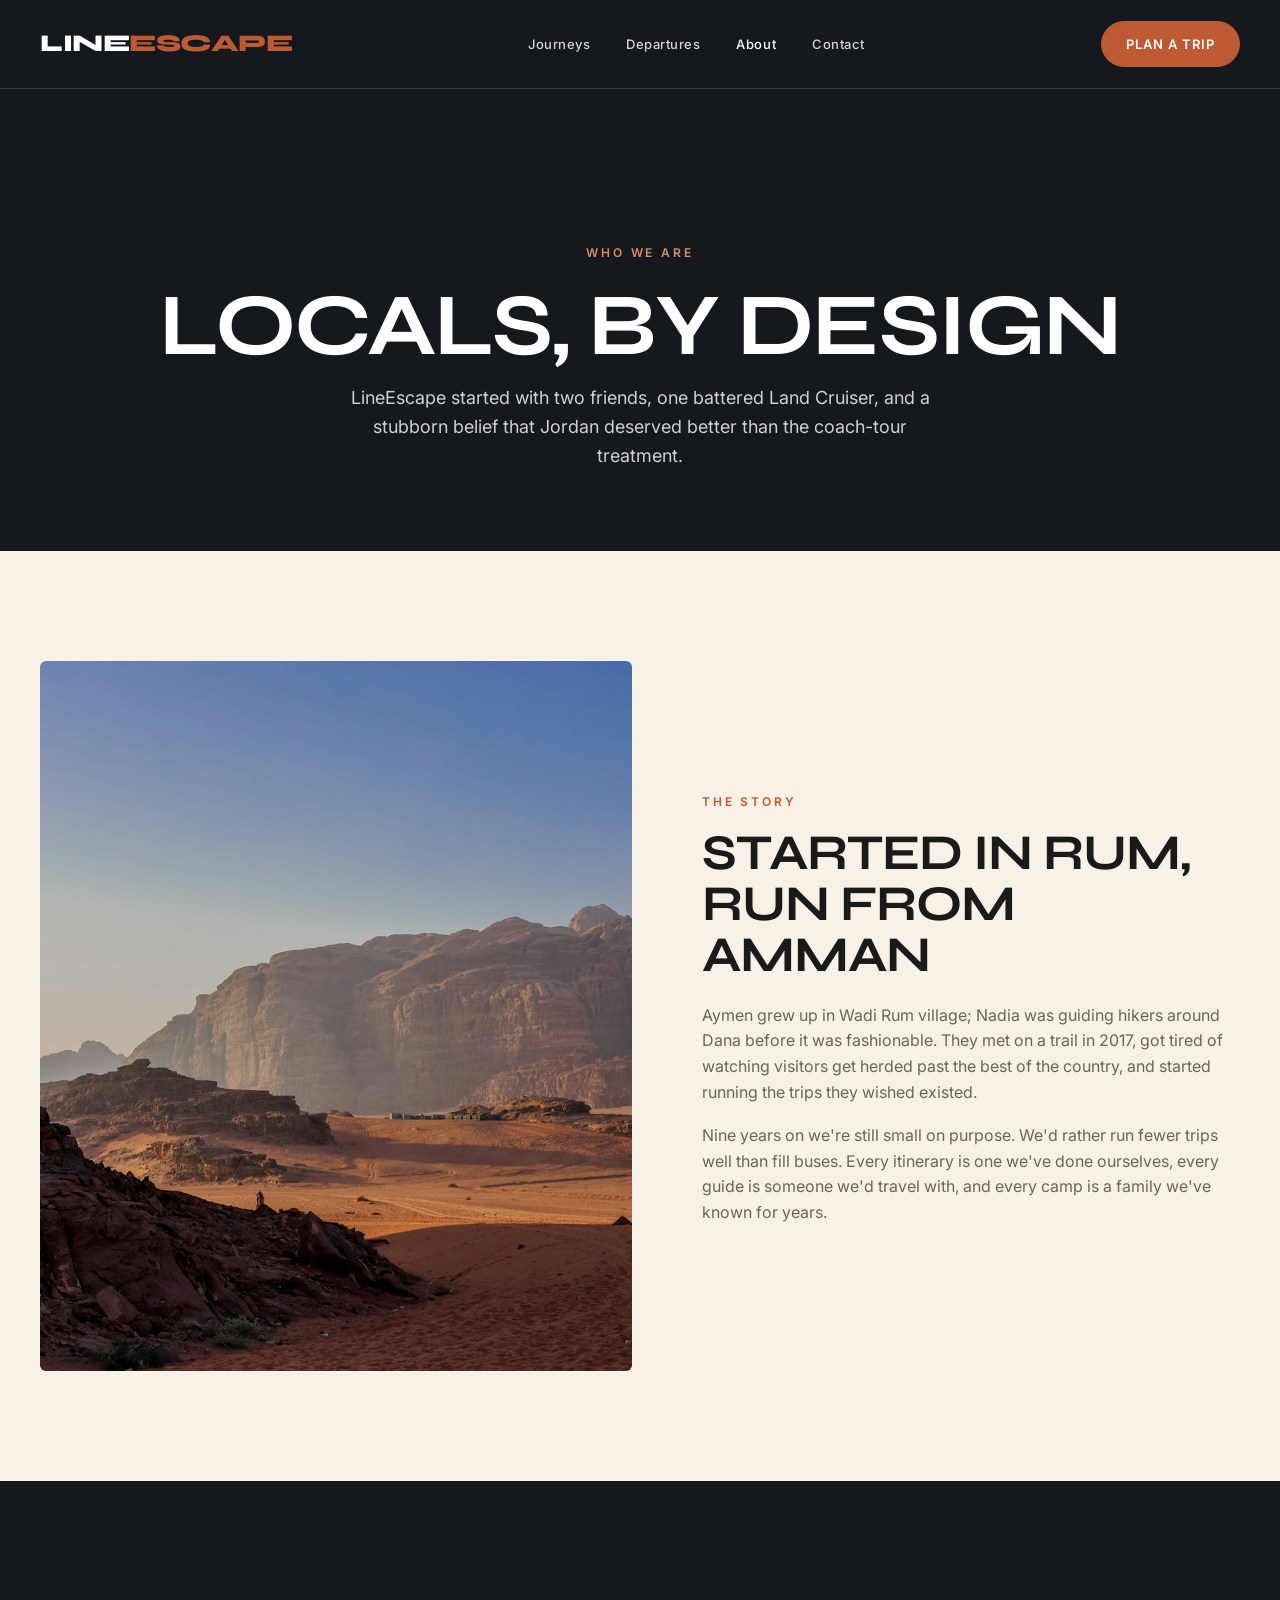
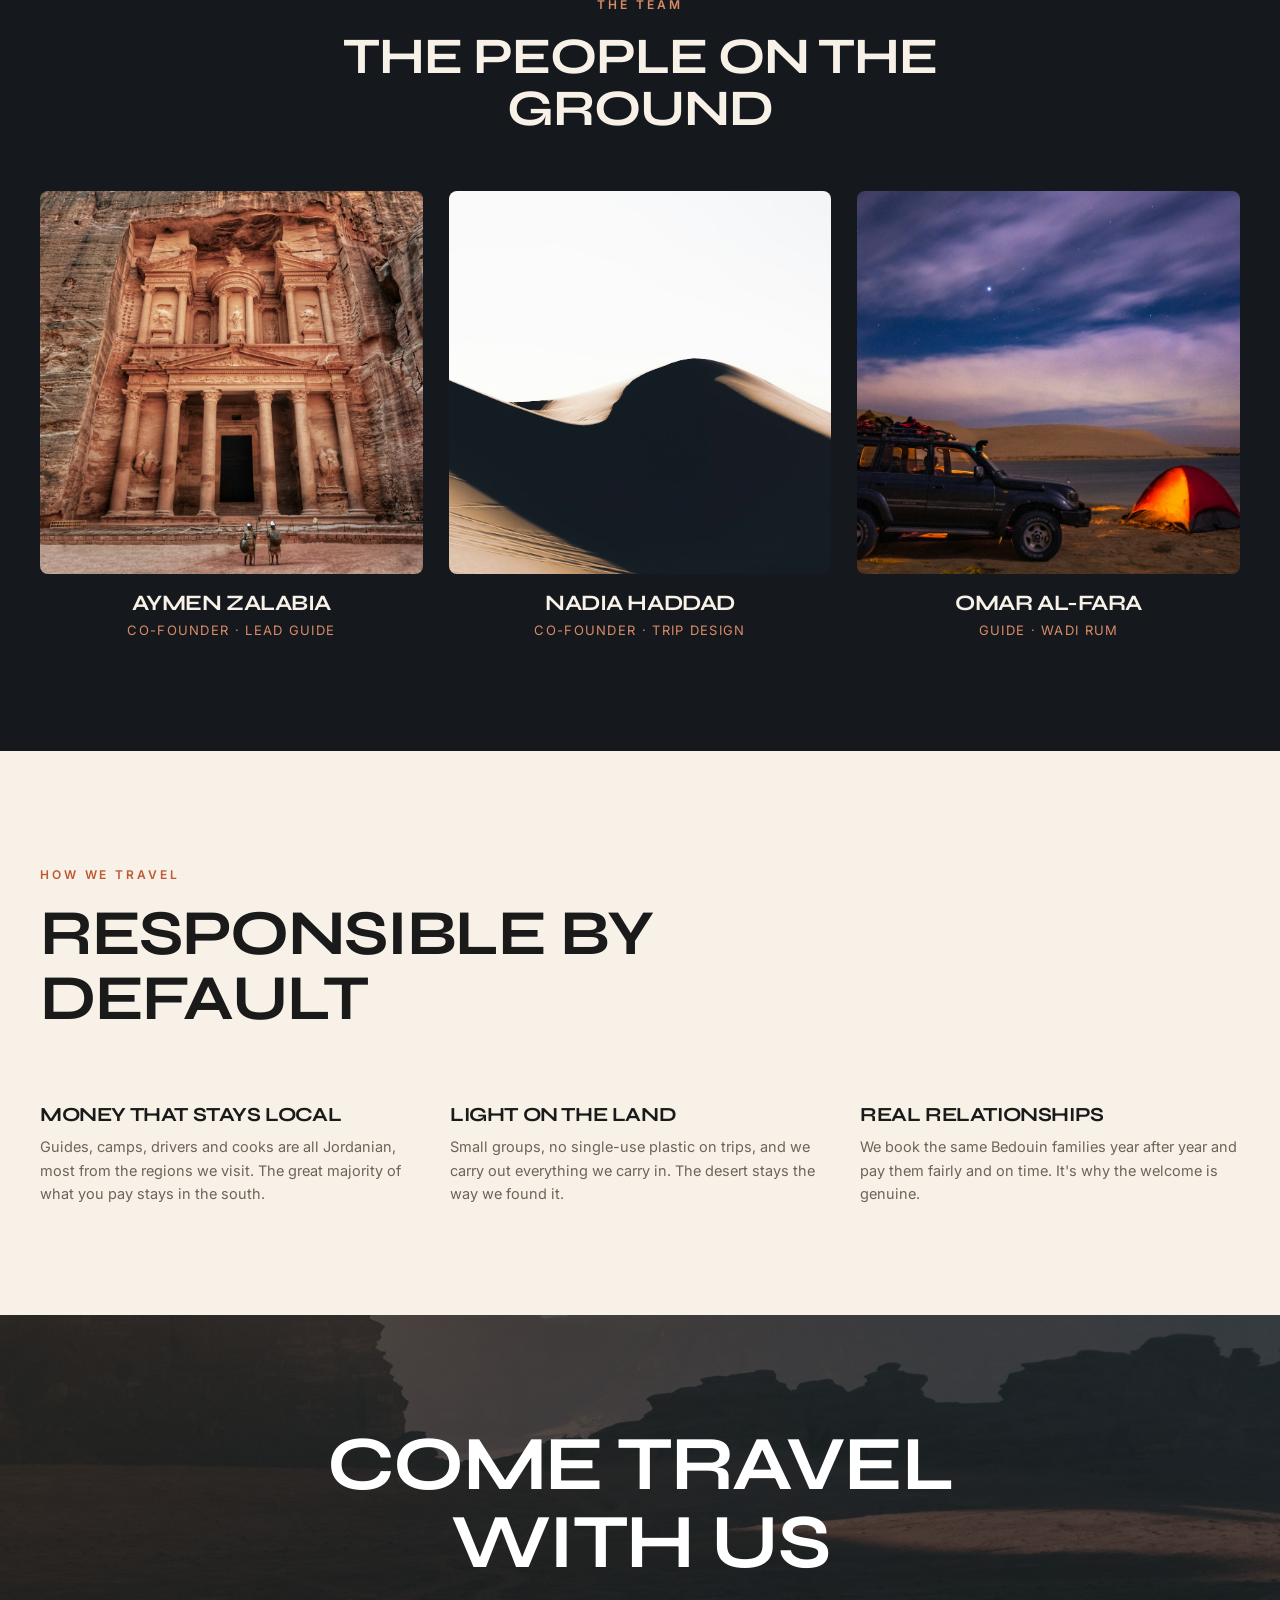
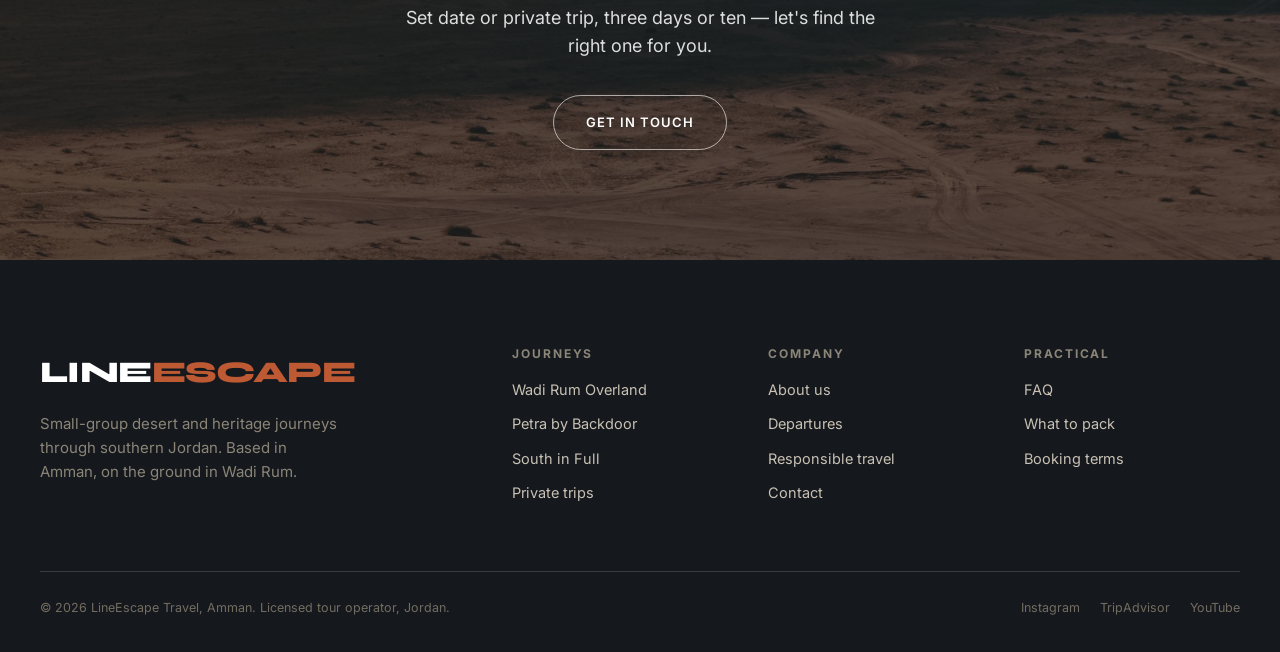
==== about.html @ 5ccf2f3d "LineEscape — desert & heritage journeys Home, journeys, departures calendar, about and enquiry. Stat" ====
<!DOCTYPE html>
<html lang="en">
<head>
<meta charset="UTF-8">
<meta name="viewport" content="width=device-width, initial-scale=1.0">
<title>About — LineEscape</title>
<meta name="description" content="LineEscape is a small, locally-run travel company in Jordan. Meet the team and read how we travel.">
<link rel="icon" href="assets/favicon.svg" type="image/svg+xml">
<link rel="preconnect" href="https://fonts.googleapis.com">
<link rel="preconnect" href="https://fonts.gstatic.com" crossorigin>
<link href="https://fonts.googleapis.com/css2?family=Syne:wght@600;700;800&family=Inter:wght@400;500;600&display=swap" rel="stylesheet">
<link rel="stylesheet" href="assets/css/style.css">
</head>
<body>
<header class="solid">
  <div class="wrap nav">
    <button class="burger" aria-label="Menu"><span></span><span></span><span></span></button>
    <a href="index.html" class="brand-word">Line<span>Escape</span></a>
    <nav class="nav-links"><a href="experiences.html">Journeys</a><a href="departures.html">Departures</a><a href="about.html" class="active">About</a><a href="enquire.html">Contact</a></nav>
    <a href="enquire.html" class="btn">Plan a trip</a>
  </div>
</header>

<div class="page-hero">
  <span class="eyebrow">Who we are</span>
  <h1>Locals, by design</h1>
  <p>LineEscape started with two friends, one battered Land Cruiser, and a stubborn belief that Jordan deserved better than the coach-tour treatment.</p>
</div>

<section>
  <div class="wrap fsplit">
    <div class="fsplit-media" data-r><img src="assets/img/rum-4.jpg" alt=""></div>
    <div data-r>
      <span class="eyebrow">The story</span>
      <h2 style="color:var(--ink);font-size:clamp(30px,4vw,50px);text-transform:uppercase;margin:14px 0 22px">Started in Rum,<br>run from Amman</h2>
      <p style="color:var(--muted)">Aymen grew up in Wadi Rum village; Nadia was guiding hikers around Dana before it was fashionable. They met on a trail in 2017, got tired of watching visitors get herded past the best of the country, and started running the trips they wished existed.</p>
      <p style="color:var(--muted)">Nine years on we're still small on purpose. We'd rather run fewer trips well than fill buses. Every itinerary is one we've done ourselves, every guide is someone we'd travel with, and every camp is a family we've known for years.</p>
    </div>
  </div>
</section>

<section class="feature">
  <div class="wrap">
    <div class="sec-head center"><span class="eyebrow" data-r>The team</span><h2 data-r style="font-size:clamp(30px,4vw,52px);text-transform:uppercase">The people on the ground</h2></div>
    <div class="exp-grid" style="grid-template-columns:repeat(3,1fr)">
      <div data-r style="text-align:center"><div style="aspect-ratio:1;border-radius:8px;overflow:hidden;margin-bottom:18px"><img src="assets/img/petra-3.jpg" alt="" style="width:100%;height:100%;object-fit:cover"></div><h3 style="font-size:22px;text-transform:uppercase">Aymen Zalabia</h3><p style="color:var(--terra-soft);font-size:13px;letter-spacing:.1em;text-transform:uppercase;margin-top:6px">Co-founder · Lead guide</p></div>
      <div data-r style="text-align:center"><div style="aspect-ratio:1;border-radius:8px;overflow:hidden;margin-bottom:18px"><img src="assets/img/dune-3.jpg" alt="" style="width:100%;height:100%;object-fit:cover"></div><h3 style="font-size:22px;text-transform:uppercase">Nadia Haddad</h3><p style="color:var(--terra-soft);font-size:13px;letter-spacing:.1em;text-transform:uppercase;margin-top:6px">Co-founder · Trip design</p></div>
      <div data-r style="text-align:center"><div style="aspect-ratio:1;border-radius:8px;overflow:hidden;margin-bottom:18px"><img src="assets/img/camp-3.jpg" alt="" style="width:100%;height:100%;object-fit:cover"></div><h3 style="font-size:22px;text-transform:uppercase">Omar Al-Fara</h3><p style="color:var(--terra-soft);font-size:13px;letter-spacing:.1em;text-transform:uppercase;margin-top:6px">Guide · Wadi Rum</p></div>
    </div>
  </div>
</section>

<section>
  <div class="wrap">
    <div class="sec-head"><span class="eyebrow" data-r>How we travel</span><h2 data-r>Responsible by default</h2></div>
    <div class="why-grid" style="grid-template-columns:repeat(3,1fr)">
      <div class="why" data-r><h3 style="color:var(--ink)">Money that stays local</h3><p>Guides, camps, drivers and cooks are all Jordanian, most from the regions we visit. The great majority of what you pay stays in the south.</p></div>
      <div class="why" data-r><h3 style="color:var(--ink)">Light on the land</h3><p>Small groups, no single-use plastic on trips, and we carry out everything we carry in. The desert stays the way we found it.</p></div>
      <div class="why" data-r><h3 style="color:var(--ink)">Real relationships</h3><p>We book the same Bedouin families year after year and pay them fairly and on time. It's why the welcome is genuine.</p></div>
    </div>
  </div>
</section>

<section class="cta">
  <div class="cta-bg"><img src="assets/img/rum-3.jpg" alt=""></div>
  <div class="wrap cta-in">
    <h2 data-r>Come travel<br>with us</h2>
    <p data-r>Set date or private trip, three days or ten — let's find the right one for you.</p>
    <div data-r><a href="enquire.html" class="btn btn-out">Get in touch</a></div>
  </div>
</section>

<footer>
  <div class="wrap">
    <div class="foot-top">
      <div class="foot-brand"><span class="brand-word">Line<span style="color:var(--terra)">Escape</span></span><p>Small-group desert and heritage journeys through southern Jordan. Based in Amman, on the ground in Wadi Rum.</p></div>
      <div class="foot-col"><h4>Journeys</h4><a href="experiences.html">Wadi Rum Overland</a><a href="experiences.html">Petra by Backdoor</a><a href="experiences.html">South in Full</a><a href="enquire.html">Private trips</a></div>
      <div class="foot-col"><h4>Company</h4><a href="about.html">About us</a><a href="departures.html">Departures</a><a href="about.html">Responsible travel</a><a href="enquire.html">Contact</a></div>
      <div class="foot-col"><h4>Practical</h4><a href="enquire.html">FAQ</a><a href="enquire.html">What to pack</a><a href="enquire.html">Booking terms</a></div>
    </div>
    <div class="foot-bottom"><span>© <span data-year>2026</span> LineEscape Travel, Amman. Licensed tour operator, Jordan.</span><div class="socials"><a href="#">Instagram</a><a href="#">TripAdvisor</a><a href="#">YouTube</a></div></div>
  </div>
</footer>
<script src="assets/js/main.js"></script>
</body>
</html>
---- assets/css/style.css ----
/* LineEscape — desert & heritage journeys. Design system. */
:root{
  --paper:#f7f1e7; --sand:#eaddc8; --dune:#d8c3a2; --night:#15181d; --night-2:#1e232b;
  --terra:#bd5a34; --terra-soft:#d98c67; --ink:#1a1a1a; --muted:#6b6459; --cream:#efe6d6;
  --line:rgba(26,26,26,.14); --line-d:rgba(247,241,231,.16);
  --disp:"Syne",system-ui,sans-serif; --sans:"Inter",system-ui,sans-serif;
  --wrap:1280px; --ease:cubic-bezier(.19,1,.22,1);
}
*{margin:0;padding:0;box-sizing:border-box}
html{scroll-behavior:smooth}
body{font-family:var(--sans);background:var(--paper);color:var(--ink);line-height:1.6;-webkit-font-smoothing:antialiased}
img{display:block;max-width:100%}
a{color:inherit;text-decoration:none}
.wrap{max-width:var(--wrap);margin:0 auto;padding:0 40px}
h1,h2,h3,h4{font-family:var(--disp);font-weight:700;line-height:1.02;letter-spacing:-.02em}
.eyebrow{font-family:var(--sans);font-size:12px;letter-spacing:.24em;text-transform:uppercase;color:var(--terra);font-weight:600}
.big{font-size:clamp(44px,7vw,104px);font-weight:800;text-transform:uppercase;letter-spacing:-.03em;line-height:.94}

.btn{display:inline-flex;align-items:center;gap:10px;font-family:var(--sans);font-size:13px;font-weight:600;letter-spacing:.08em;text-transform:uppercase;padding:16px 32px;border-radius:100px;background:var(--terra);color:#fff;border:1.5px solid var(--terra);cursor:pointer;transition:.4s var(--ease)}
.btn:hover{background:transparent;color:var(--terra)}
.btn-dark{background:var(--night);border-color:var(--night);color:var(--paper)}
.btn-dark:hover{background:transparent;color:var(--night)}
.btn-out{background:transparent;color:#fff;border-color:rgba(255,255,255,.6)}
.btn-out:hover{background:#fff;color:var(--night);border-color:#fff}
.arrow-link{display:inline-flex;align-items:center;gap:8px;font-size:13px;font-weight:600;letter-spacing:.08em;text-transform:uppercase}
.arrow-link svg{width:16px;height:16px;transition:transform .35s var(--ease)}
.arrow-link:hover svg{transform:translateX(5px)}

/* header */
header{position:absolute;top:0;left:0;right:0;z-index:50}
header.solid{position:sticky;background:var(--night);border-bottom:1px solid var(--line-d)}
.nav{display:flex;align-items:center;justify-content:space-between;height:88px;color:#fff}
.brand-word{font-family:var(--disp);font-weight:800;font-size:24px;letter-spacing:-.02em;text-transform:uppercase}
.brand-word span{color:var(--terra)}
.nav-links{display:flex;gap:36px}
.nav-links a{font-size:13px;font-weight:500;letter-spacing:.04em;color:rgba(255,255,255,.82);transition:.3s}
.nav-links a:hover,.nav-links a.active{color:#fff}
.nav .btn{padding:12px 24px}
.burger{display:none;flex-direction:column;gap:5px;background:none;border:none;cursor:pointer;padding:6px}
.burger span{width:26px;height:2px;background:#fff}

/* hero */
.hero{position:relative;min-height:100vh;display:flex;align-items:flex-end;color:#fff;overflow:hidden}
.hero-bg{position:absolute;inset:0}
.hero-bg img{width:100%;height:100%;object-fit:cover}
.hero-bg::after{content:"";position:absolute;inset:0;background:linear-gradient(180deg,rgba(21,24,29,.5) 0%,rgba(21,24,29,.15) 40%,rgba(21,24,29,.82) 100%)}
.hero-in{position:relative;z-index:2;padding-bottom:64px;width:100%}
.hero-in .eyebrow{color:var(--terra-soft)}
.hero h1{margin:18px 0 0}
.hero-foot{display:flex;justify-content:space-between;align-items:flex-end;gap:30px;margin-top:34px;flex-wrap:wrap}
.hero-foot p{max-width:42ch;font-size:17px;color:rgba(255,255,255,.85)}
.hero-scroll{display:flex;gap:40px}
.hero-stat .n{font-family:var(--disp);font-weight:700;font-size:30px}
.hero-stat .l{font-size:12px;letter-spacing:.1em;text-transform:uppercase;color:rgba(255,255,255,.6)}

section{padding:110px 0}
.sec-head{max-width:760px;margin-bottom:56px}
.sec-head.center{margin-left:auto;margin-right:auto;text-align:center}
.sec-head h2{font-size:clamp(34px,5vw,64px);text-transform:uppercase;margin:14px 0 0}
.sec-head p{font-size:18px;color:var(--muted);margin-top:20px}

/* experience cards */
.exp-grid{display:grid;grid-template-columns:repeat(3,1fr);gap:26px}
.exp{position:relative;border-radius:6px;overflow:hidden;aspect-ratio:3/4;color:#fff;display:flex;flex-direction:column;justify-content:flex-end;cursor:pointer}
.exp img{position:absolute;inset:0;width:100%;height:100%;object-fit:cover;transition:transform 1.2s var(--ease)}
.exp::after{content:"";position:absolute;inset:0;background:linear-gradient(180deg,transparent 30%,rgba(21,24,29,.85))}
.exp:hover img{transform:scale(1.07)}
.exp-body{position:relative;z-index:2;padding:26px}
.exp-tag{display:inline-block;font-size:11px;letter-spacing:.14em;text-transform:uppercase;color:var(--terra-soft);margin-bottom:10px;font-weight:600}
.exp h3{font-size:26px;text-transform:uppercase;margin-bottom:8px}
.exp-meta{font-size:13px;color:rgba(255,255,255,.75);display:flex;gap:16px}

/* big split */
.feature{background:var(--night);color:var(--paper)}
.feature .eyebrow{color:var(--terra-soft)}
.fsplit{display:grid;grid-template-columns:1.1fr 1fr;gap:70px;align-items:center}
.fsplit-media{aspect-ratio:5/6;border-radius:6px;overflow:hidden}
.fsplit-media img{width:100%;height:100%;object-fit:cover}
.fsplit h2{font-size:clamp(32px,4.4vw,56px);text-transform:uppercase;margin:16px 0 22px}
.fsplit p{color:rgba(247,241,231,.72);margin-bottom:18px}

/* departures / calendar */
.dep-tabs{display:flex;gap:8px;flex-wrap:wrap;margin-bottom:36px}
.dep-tabs button{font-family:var(--sans);font-size:13px;font-weight:600;letter-spacing:.04em;padding:11px 22px;border-radius:100px;border:1.5px solid var(--line);background:transparent;color:var(--muted);cursor:pointer;transition:.3s}
.dep-tabs button.on,.dep-tabs button:hover{background:var(--night);color:#fff;border-color:var(--night)}
.dep-row{display:grid;grid-template-columns:120px 1fr 150px 130px 150px;align-items:center;gap:24px;padding:26px 8px;border-top:1px solid var(--line);transition:background .3s}
.dep-row:last-child{border-bottom:1px solid var(--line)}
.dep-row:hover{background:var(--sand)}
.dep-date{font-family:var(--disp);font-weight:700}
.dep-date .d{font-size:30px;line-height:1}
.dep-date .m{font-size:13px;letter-spacing:.1em;text-transform:uppercase;color:var(--muted)}
.dep-name h3{font-size:22px;text-transform:uppercase;margin-bottom:4px}
.dep-name p{font-size:13.5px;color:var(--muted)}
.dep-len{font-size:14px;color:var(--muted)}
.dep-spots{font-size:13px;font-weight:600}
.dep-spots.low{color:var(--terra)}
.dep-spots.few{color:#b8860b}
.dep-price{text-align:right}
.dep-price .p{font-family:var(--disp);font-weight:700;font-size:22px}
.dep-price .per{font-size:12px;color:var(--muted)}
.dep-cta{text-align:right}

/* why / steps */
.why-grid{display:grid;grid-template-columns:repeat(4,1fr);gap:30px}
.why h3{font-size:20px;text-transform:uppercase;margin:18px 0 10px}
.why p{font-size:14.5px;color:var(--muted)}
.why .ic{width:44px;height:44px;color:var(--terra)}
.feature .why p{color:rgba(247,241,231,.7)}
.feature .why-grid{border-top:1px solid var(--line-d);padding-top:48px}

/* gallery strip */
.strip{display:grid;grid-template-columns:repeat(4,1fr);gap:6px}
.strip img{width:100%;height:100%;aspect-ratio:1;object-fit:cover}
.strip a:first-child{grid-column:span 2;grid-row:span 2}

/* testimonial */
.tquote{max-width:900px;margin:0 auto;text-align:center}
.tquote blockquote{font-family:var(--disp);font-weight:600;font-size:clamp(24px,3.2vw,40px);line-height:1.2;text-transform:none}
.tquote cite{display:block;margin-top:28px;font-style:normal;font-size:12px;letter-spacing:.16em;text-transform:uppercase;color:var(--muted)}

/* CTA band */
.cta{position:relative;color:#fff;text-align:center;overflow:hidden}
.cta-bg{position:absolute;inset:0}
.cta-bg img{width:100%;height:100%;object-fit:cover}
.cta-bg::after{content:"";position:absolute;inset:0;background:rgba(21,24,29,.7)}
.cta-in{position:relative;z-index:2}
.cta h2{font-size:clamp(36px,6vw,80px);text-transform:uppercase;margin-bottom:22px}
.cta p{max-width:44ch;margin:0 auto 34px;color:rgba(255,255,255,.85);font-size:18px}

/* footer */
footer{background:var(--night);color:#c8c1b4;padding:88px 0 34px}
.foot-top{display:grid;grid-template-columns:2fr 1fr 1fr 1fr;gap:40px;padding-bottom:56px;border-bottom:1px solid var(--line-d)}
.foot-brand .brand-word{color:#fff;font-size:30px;margin-bottom:16px;display:inline-block}
.foot-brand p{color:#8b8577;max-width:34ch;font-size:15px}
.foot-col h4{font-family:var(--sans);font-size:12px;letter-spacing:.16em;text-transform:uppercase;color:#8b8577;margin-bottom:18px}
.foot-col a{display:block;color:#c8c1b4;font-size:14.5px;margin-bottom:11px;transition:.3s}
.foot-col a:hover{color:var(--terra-soft)}
.foot-bottom{display:flex;justify-content:space-between;padding-top:26px;font-size:12.5px;color:#736d61;flex-wrap:wrap;gap:12px}
.foot-bottom .socials{display:flex;gap:20px}

/* page hero */
.page-hero{background:var(--night);color:#fff;padding:150px 0 80px;text-align:center}
.page-hero .eyebrow{color:var(--terra-soft)}
.page-hero h1{font-size:clamp(44px,7vw,88px);text-transform:uppercase;margin:16px 0 14px}
.page-hero p{max-width:56ch;margin:0 auto;color:rgba(255,255,255,.8);font-size:18px}

/* forms */
.cgrid{display:grid;grid-template-columns:1fr 1fr;gap:70px}
.field{margin-bottom:20px}
.field label{display:block;font-size:12px;letter-spacing:.1em;text-transform:uppercase;color:var(--muted);margin-bottom:8px;font-weight:600}
.field input,.field textarea,.field select{width:100%;padding:14px 16px;border:1.5px solid var(--line);background:#fff;font:inherit;font-size:15px;border-radius:4px}
.field input:focus,.field textarea:focus,.field select:focus{outline:none;border-color:var(--terra)}
.info-row{display:flex;gap:14px;margin-bottom:26px}
.info-row svg{width:22px;height:22px;color:var(--terra);flex:none;margin-top:2px}
.info-row h4{font-family:var(--sans);font-size:13px;letter-spacing:.08em;text-transform:uppercase;margin-bottom:5px}
.info-row p{color:var(--muted);font-size:15px}

[data-r]{opacity:0;transform:translateY(26px);transition:opacity .9s var(--ease),transform .9s var(--ease)}
[data-r].in{opacity:1;transform:none}

@media(max-width:1000px){
  .exp-grid,.why-grid{grid-template-columns:repeat(2,1fr)}
  .fsplit,.cgrid{grid-template-columns:1fr;gap:40px}
  .dep-row{grid-template-columns:90px 1fr auto;gap:16px}
  .dep-len,.dep-spots{display:none}
  .foot-top{grid-template-columns:1fr 1fr}
}
@media(max-width:640px){
  .wrap{padding:0 22px}
  .nav-links,.nav .btn{display:none}
  .burger{display:flex}
  section{padding:72px 0}
  .exp-grid,.why-grid,.strip,.foot-top{grid-template-columns:1fr}
  .strip a:first-child{grid-column:auto;grid-row:auto}
  .dep-row{grid-template-columns:70px 1fr;gap:14px}
  .dep-price,.dep-cta{grid-column:2}
  .mobile-open .nav-links{display:flex;position:absolute;top:88px;left:0;right:0;flex-direction:column;background:var(--night);padding:24px 22px;gap:18px}
}
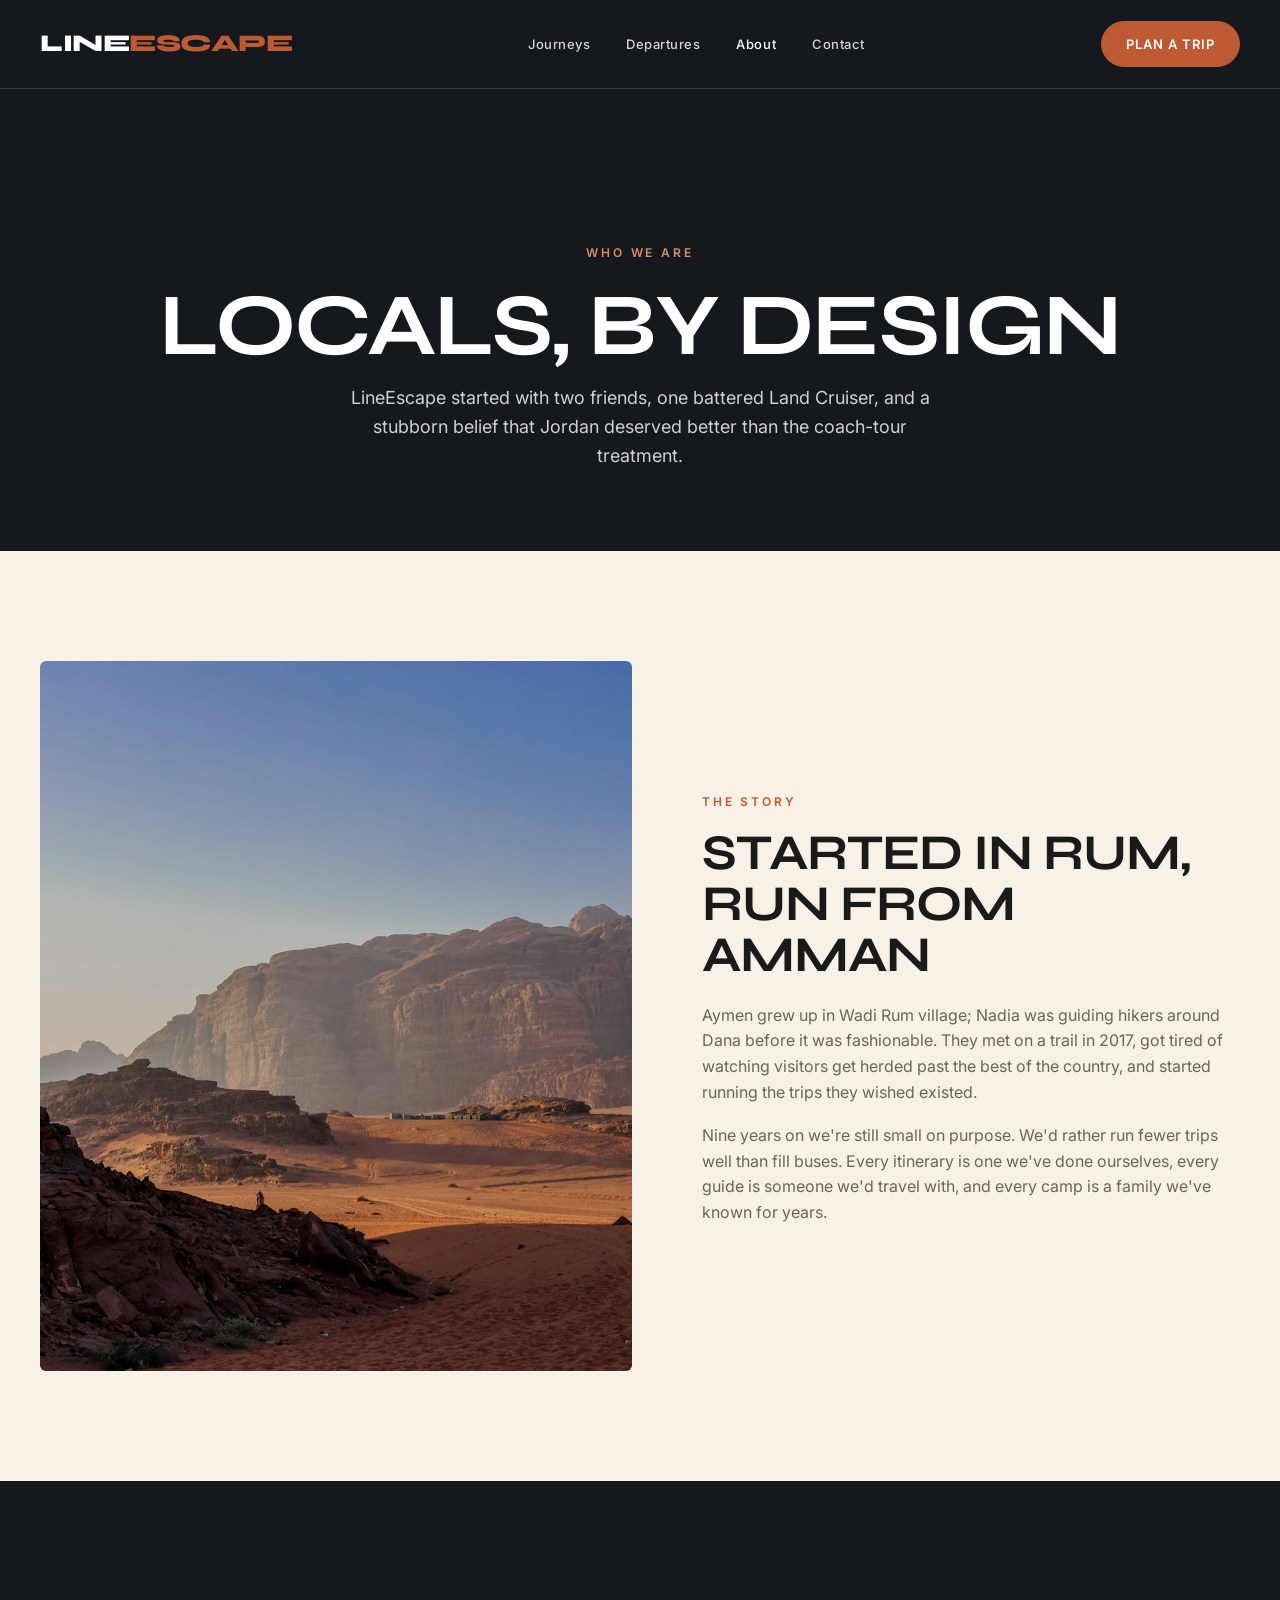
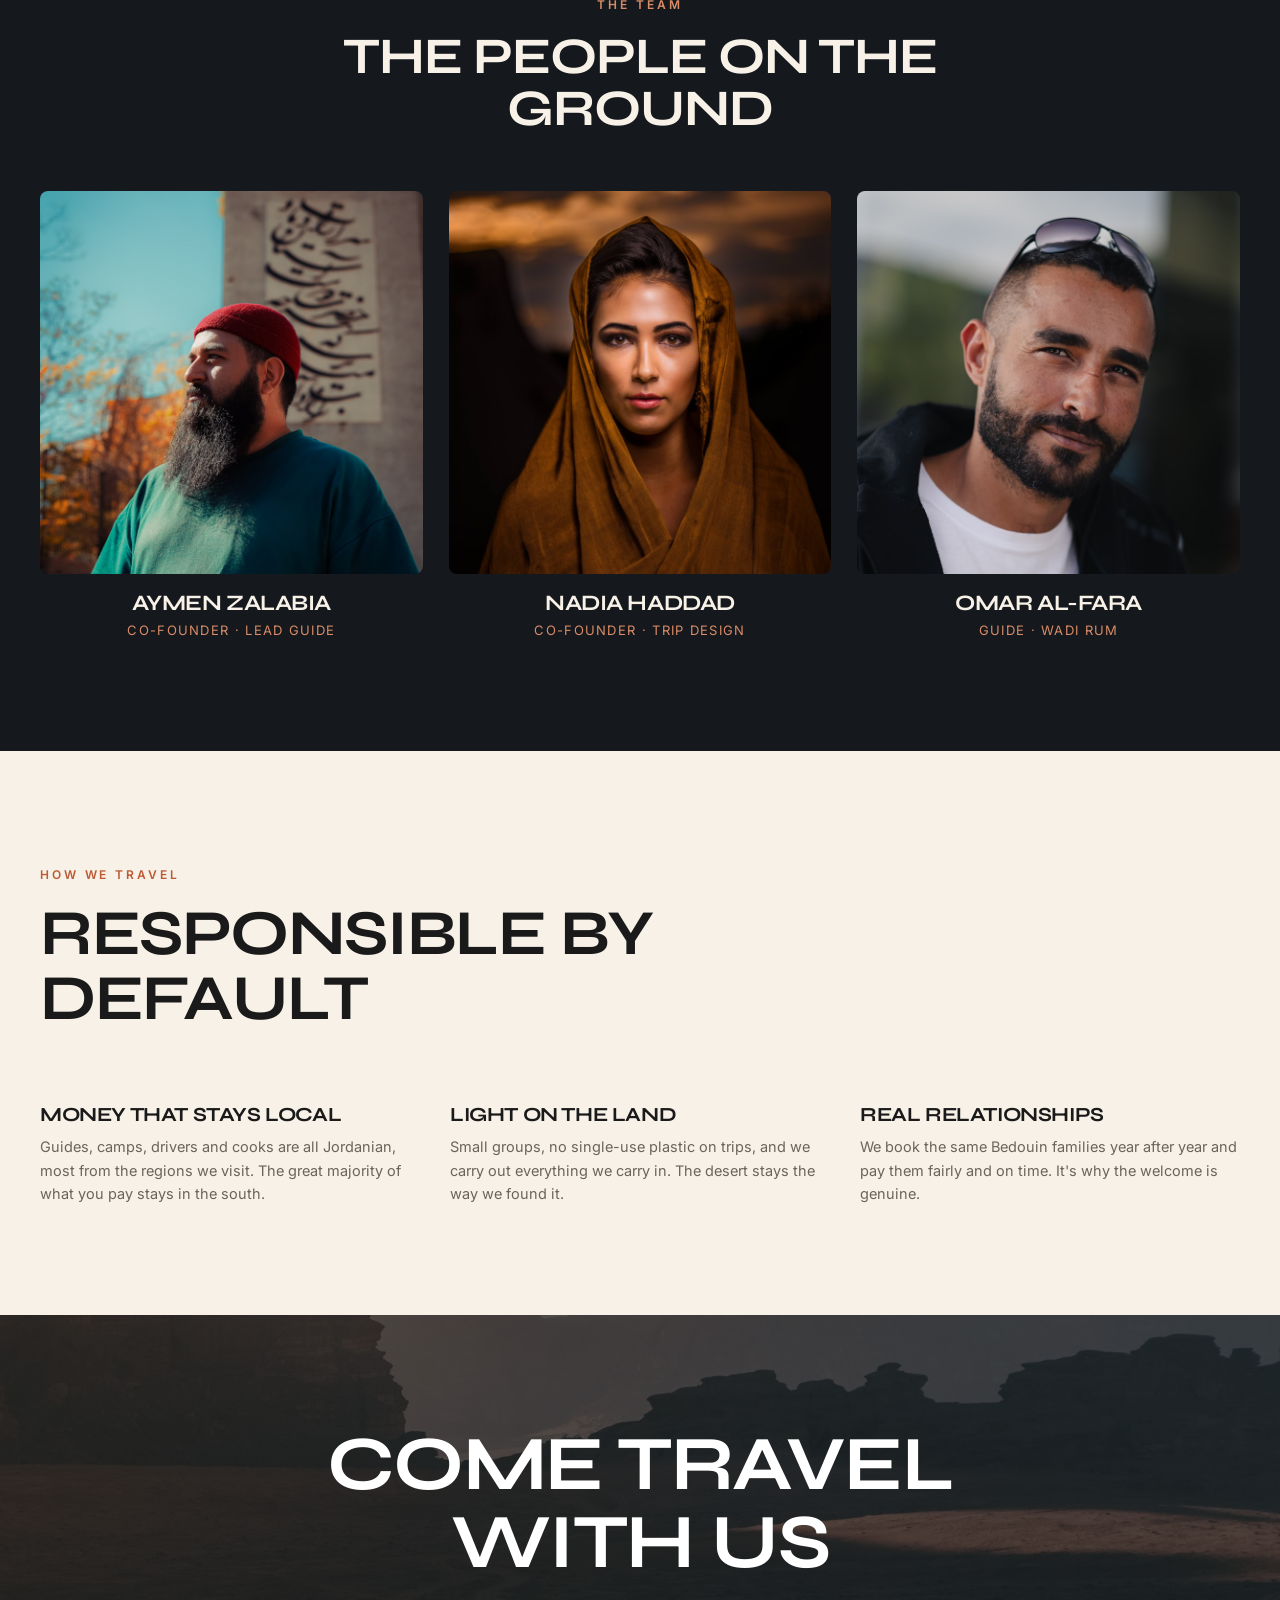
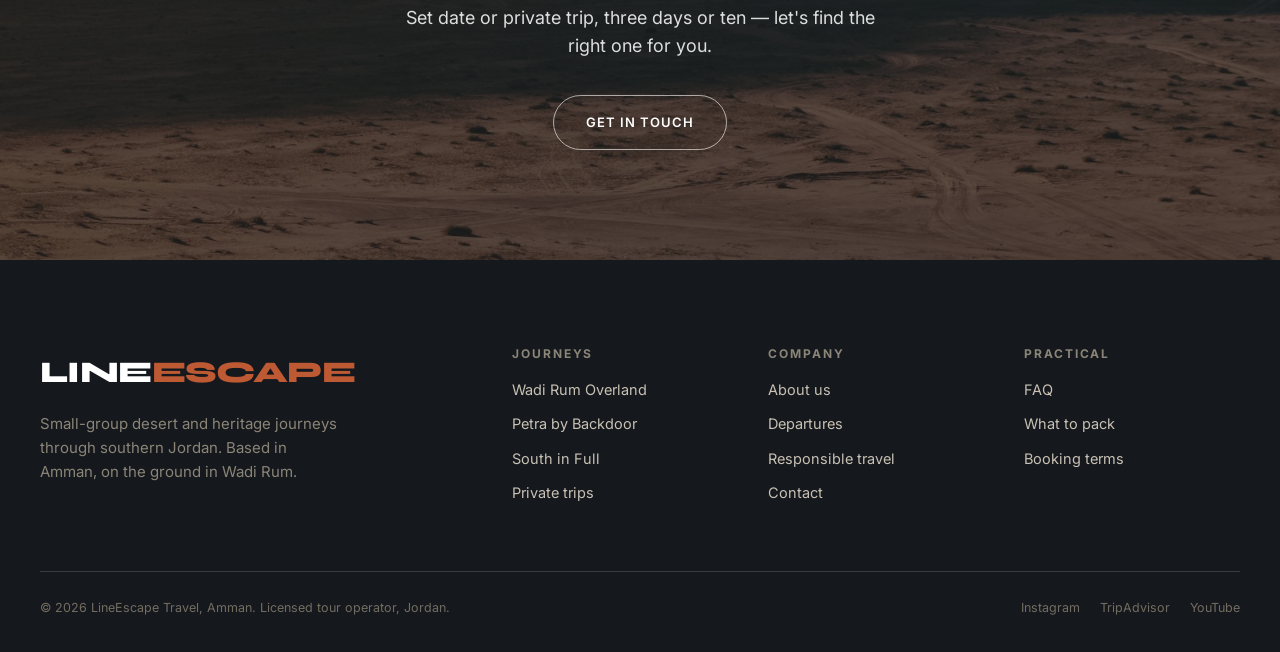
==== commit be760d2b: "LineEscape: real guide portraits; fix route count - Replace the team photos that were scenery/landma" ====
--- a/about.html
+++ b/about.html
@@ -43,9 +43,9 @@
   <div class="wrap">
     <div class="sec-head center"><span class="eyebrow" data-r>The team</span><h2 data-r style="font-size:clamp(30px,4vw,52px);text-transform:uppercase">The people on the ground</h2></div>
     <div class="exp-grid" style="grid-template-columns:repeat(3,1fr)">
-      <div data-r style="text-align:center"><div style="aspect-ratio:1;border-radius:8px;overflow:hidden;margin-bottom:18px"><img src="assets/img/petra-3.jpg" alt="" style="width:100%;height:100%;object-fit:cover"></div><h3 style="font-size:22px;text-transform:uppercase">Aymen Zalabia</h3><p style="color:var(--terra-soft);font-size:13px;letter-spacing:.1em;text-transform:uppercase;margin-top:6px">Co-founder · Lead guide</p></div>
-      <div data-r style="text-align:center"><div style="aspect-ratio:1;border-radius:8px;overflow:hidden;margin-bottom:18px"><img src="assets/img/dune-3.jpg" alt="" style="width:100%;height:100%;object-fit:cover"></div><h3 style="font-size:22px;text-transform:uppercase">Nadia Haddad</h3><p style="color:var(--terra-soft);font-size:13px;letter-spacing:.1em;text-transform:uppercase;margin-top:6px">Co-founder · Trip design</p></div>
-      <div data-r style="text-align:center"><div style="aspect-ratio:1;border-radius:8px;overflow:hidden;margin-bottom:18px"><img src="assets/img/camp-3.jpg" alt="" style="width:100%;height:100%;object-fit:cover"></div><h3 style="font-size:22px;text-transform:uppercase">Omar Al-Fara</h3><p style="color:var(--terra-soft);font-size:13px;letter-spacing:.1em;text-transform:uppercase;margin-top:6px">Guide · Wadi Rum</p></div>
+      <div data-r style="text-align:center"><div style="aspect-ratio:1;border-radius:8px;overflow:hidden;margin-bottom:18px"><img src="assets/img/guide-1.jpg" alt="Aymen Zalabia, co-founder and lead guide" style="width:100%;height:100%;object-fit:cover"></div><h3 style="font-size:22px;text-transform:uppercase">Aymen Zalabia</h3><p style="color:var(--terra-soft);font-size:13px;letter-spacing:.1em;text-transform:uppercase;margin-top:6px">Co-founder · Lead guide</p></div>
+      <div data-r style="text-align:center"><div style="aspect-ratio:1;border-radius:8px;overflow:hidden;margin-bottom:18px"><img src="assets/img/guide-2.jpg" alt="Nadia Haddad, co-founder and trip designer" style="width:100%;height:100%;object-fit:cover"></div><h3 style="font-size:22px;text-transform:uppercase">Nadia Haddad</h3><p style="color:var(--terra-soft);font-size:13px;letter-spacing:.1em;text-transform:uppercase;margin-top:6px">Co-founder · Trip design</p></div>
+      <div data-r style="text-align:center"><div style="aspect-ratio:1;border-radius:8px;overflow:hidden;margin-bottom:18px"><img src="assets/img/guide-3.jpg" alt="Omar Al-Fara, Wadi Rum guide" style="width:100%;height:100%;object-fit:cover"></div><h3 style="font-size:22px;text-transform:uppercase">Omar Al-Fara</h3><p style="color:var(--terra-soft);font-size:13px;letter-spacing:.1em;text-transform:uppercase;margin-top:6px">Guide · Wadi Rum</p></div>
     </div>
   </div>
 </section>
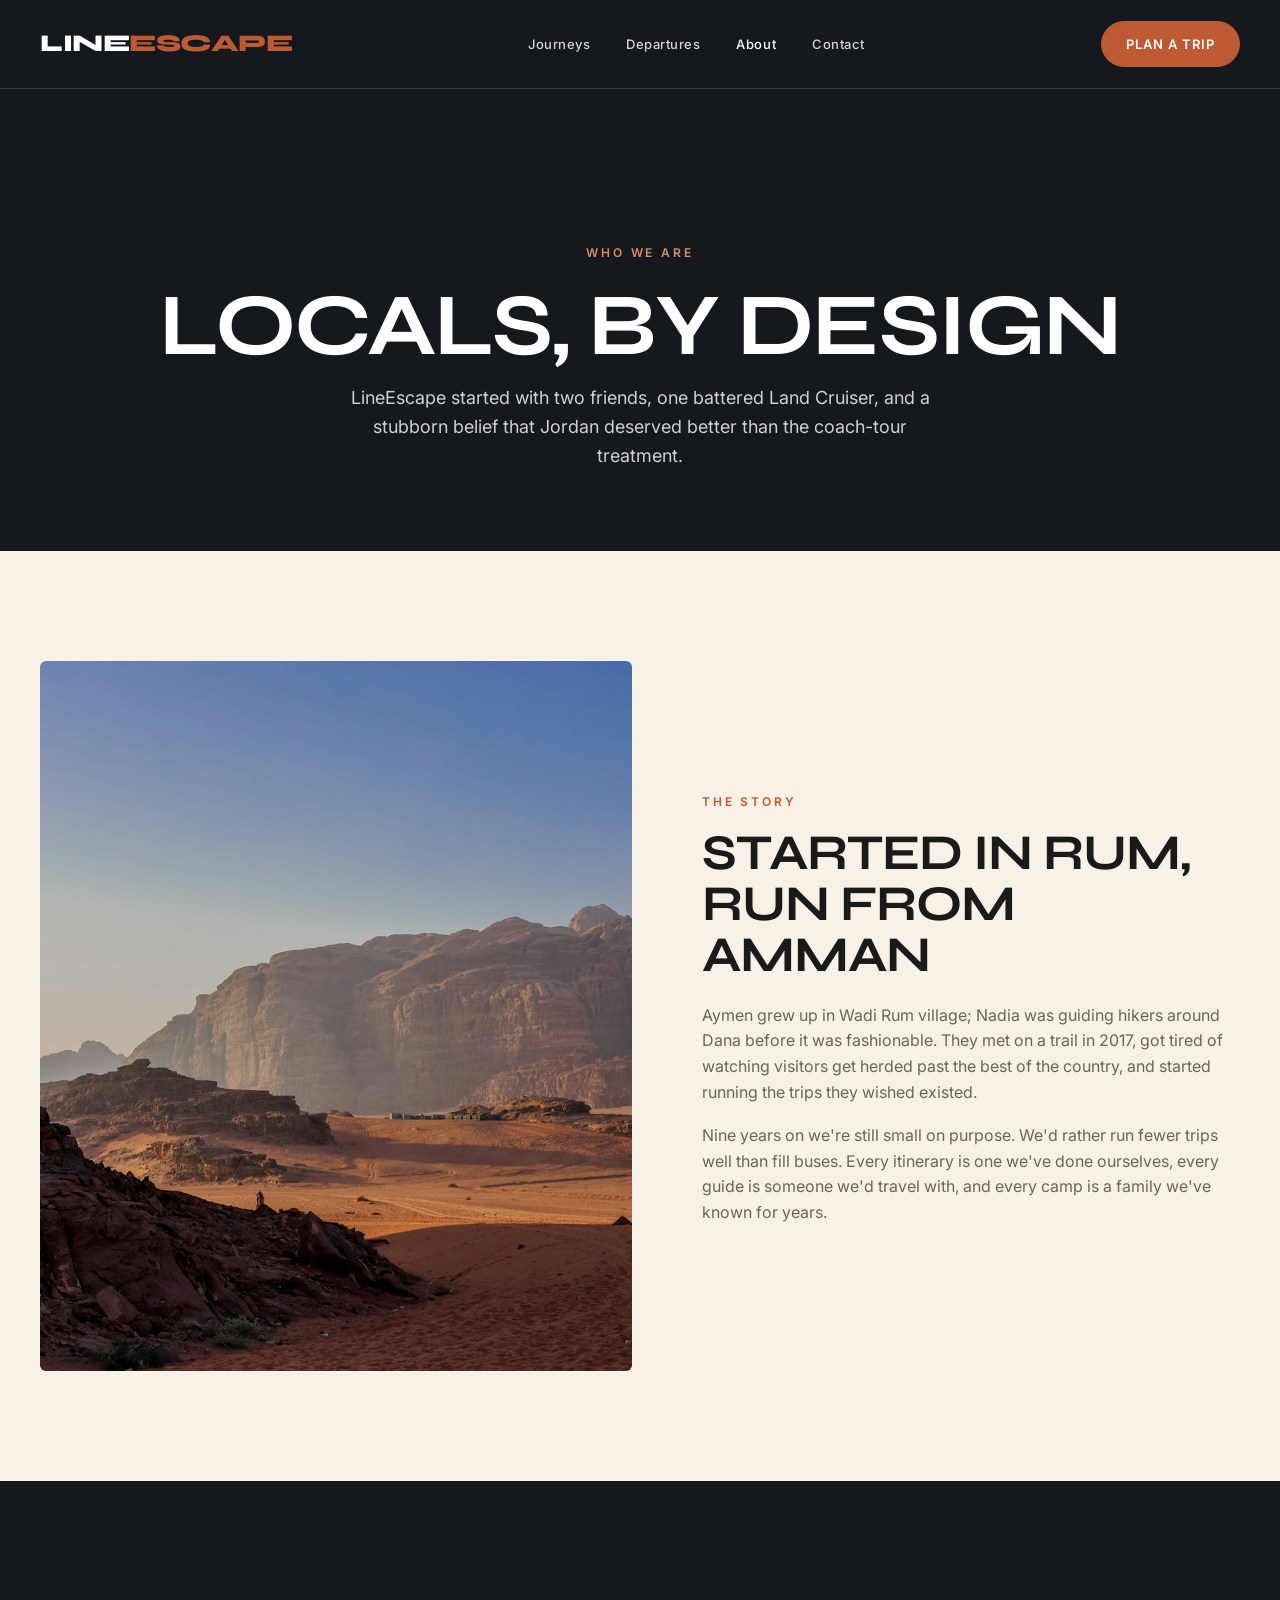
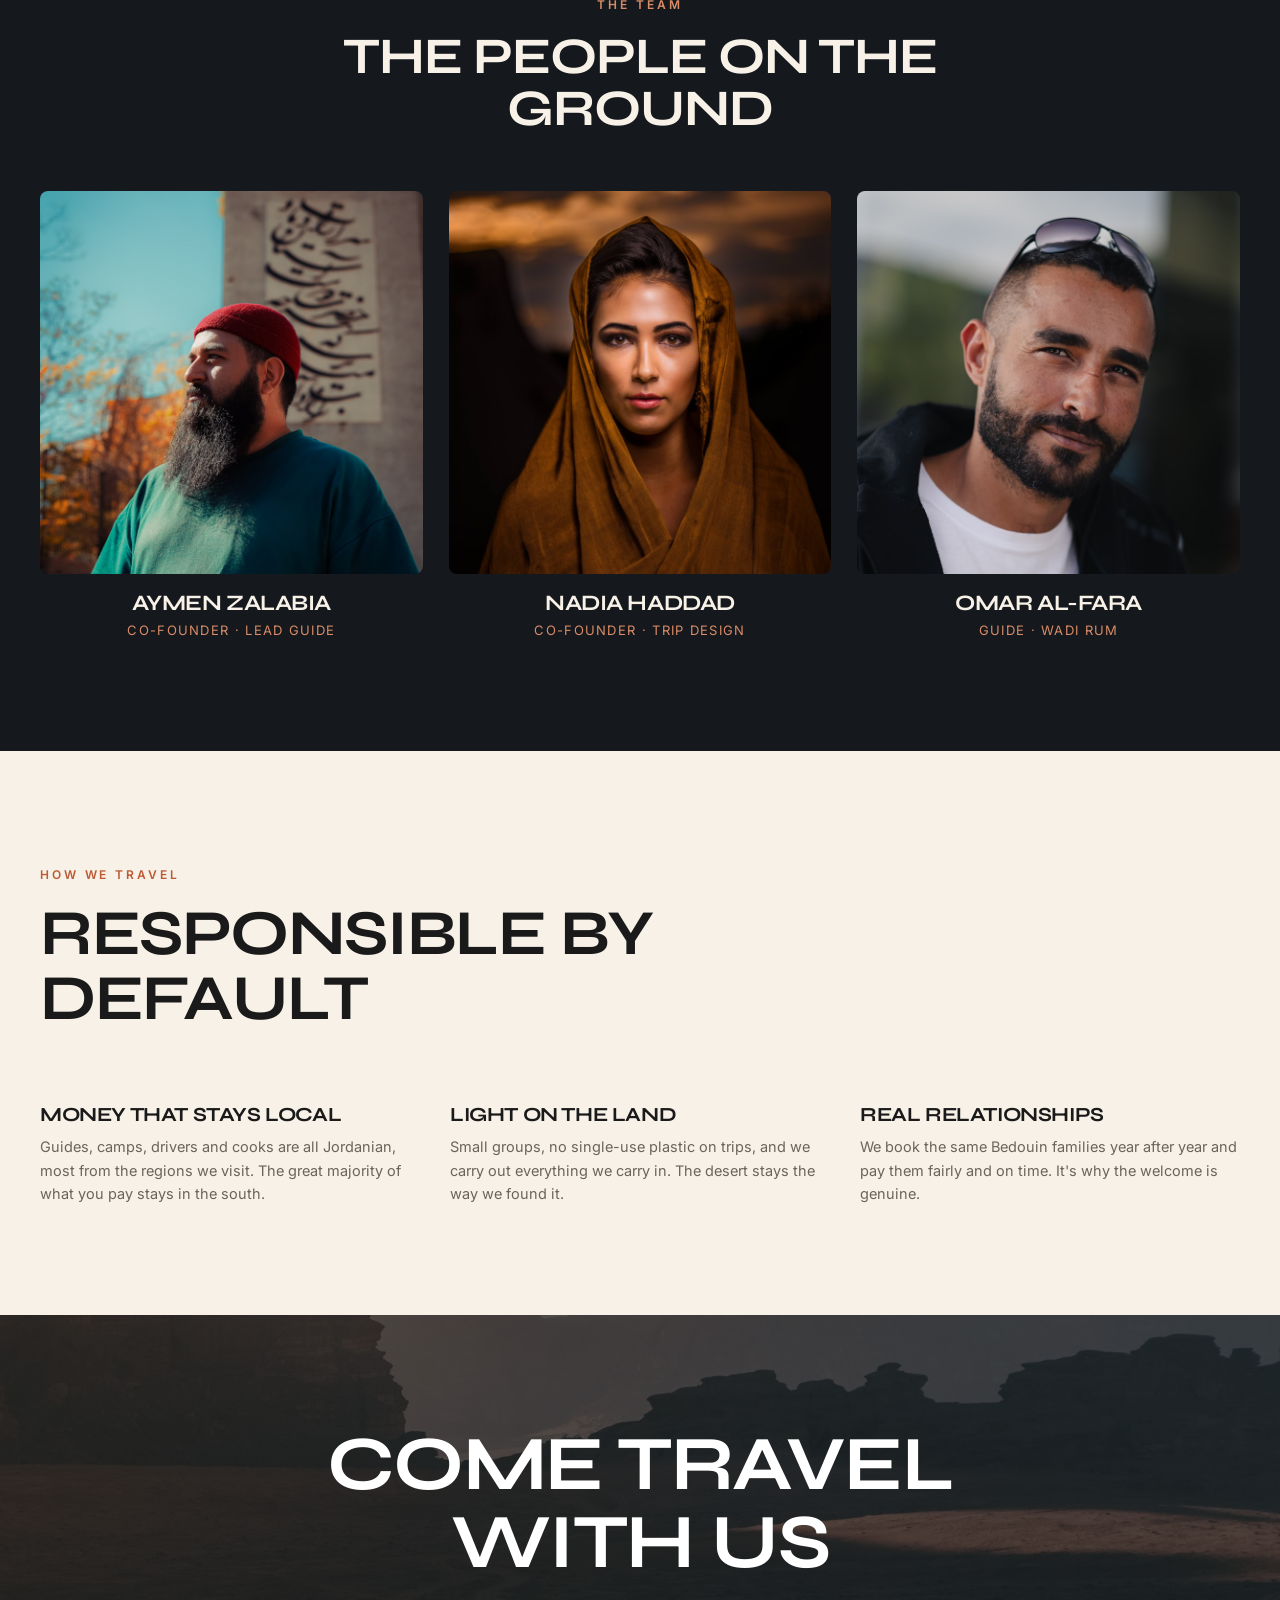
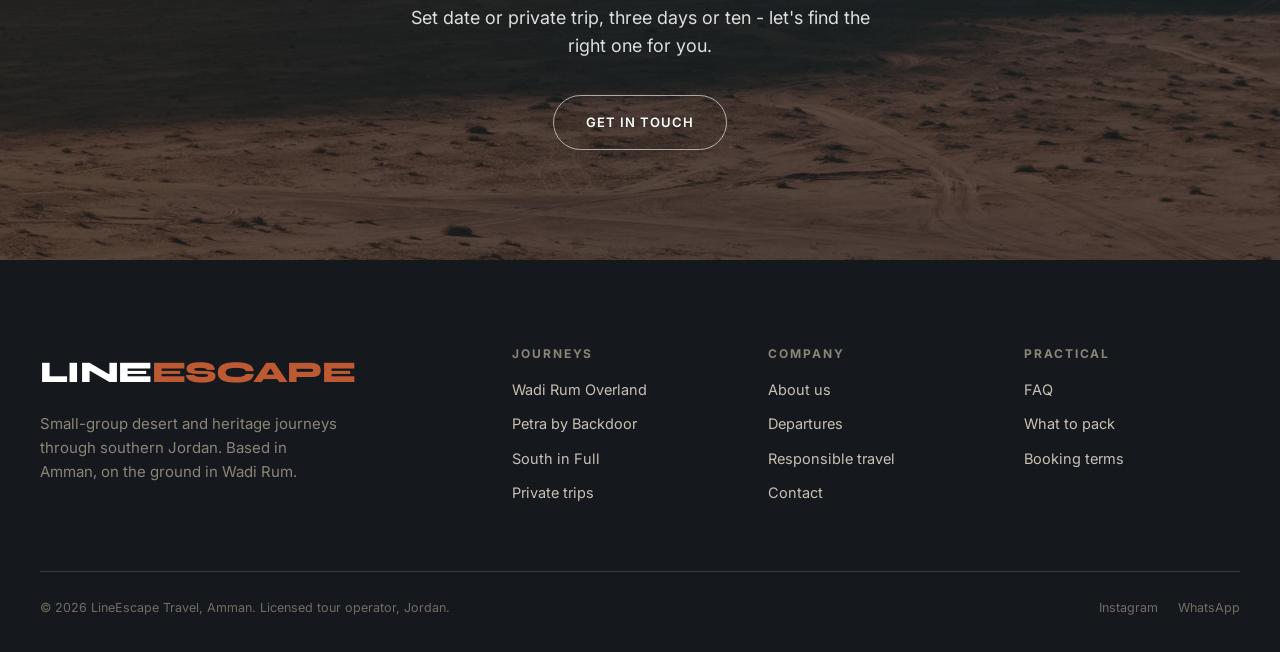
==== commit d49701c1: "De-AI the copy; fix dead links and dashes - Rewrite the homepage voice and sharpen templated lines a" ====
--- a/about.html
+++ b/about.html
@@ -3,7 +3,7 @@
 <head>
 <meta charset="UTF-8">
 <meta name="viewport" content="width=device-width, initial-scale=1.0">
-<title>About — LineEscape</title>
+<title>About - LineEscape</title>
 <meta name="description" content="LineEscape is a small, locally-run travel company in Jordan. Meet the team and read how we travel.">
 <link rel="icon" href="assets/favicon.svg" type="image/svg+xml">
 <link rel="preconnect" href="https://fonts.googleapis.com">
@@ -65,7 +65,7 @@
   <div class="cta-bg"><img src="assets/img/rum-3.jpg" alt=""></div>
   <div class="wrap cta-in">
     <h2 data-r>Come travel<br>with us</h2>
-    <p data-r>Set date or private trip, three days or ten — let's find the right one for you.</p>
+    <p data-r>Set date or private trip, three days or ten - let's find the right one for you.</p>
     <div data-r><a href="enquire.html" class="btn btn-out">Get in touch</a></div>
   </div>
 </section>
@@ -78,7 +78,7 @@
       <div class="foot-col"><h4>Company</h4><a href="about.html">About us</a><a href="departures.html">Departures</a><a href="about.html">Responsible travel</a><a href="enquire.html">Contact</a></div>
       <div class="foot-col"><h4>Practical</h4><a href="enquire.html">FAQ</a><a href="enquire.html">What to pack</a><a href="enquire.html">Booking terms</a></div>
     </div>
-    <div class="foot-bottom"><span>© <span data-year>2026</span> LineEscape Travel, Amman. Licensed tour operator, Jordan.</span><div class="socials"><a href="#">Instagram</a><a href="#">TripAdvisor</a><a href="#">YouTube</a></div></div>
+    <div class="foot-bottom"><span>© <span data-year>2026</span> LineEscape Travel, Amman. Licensed tour operator, Jordan.</span><div class="socials"><a href="https://instagram.com/lineescape.jo" target="_blank" rel="noopener">Instagram</a><a href="https://wa.me/962790124455" target="_blank" rel="noopener">WhatsApp</a></div></div>
   </div>
 </footer>
 <script src="assets/js/main.js"></script>
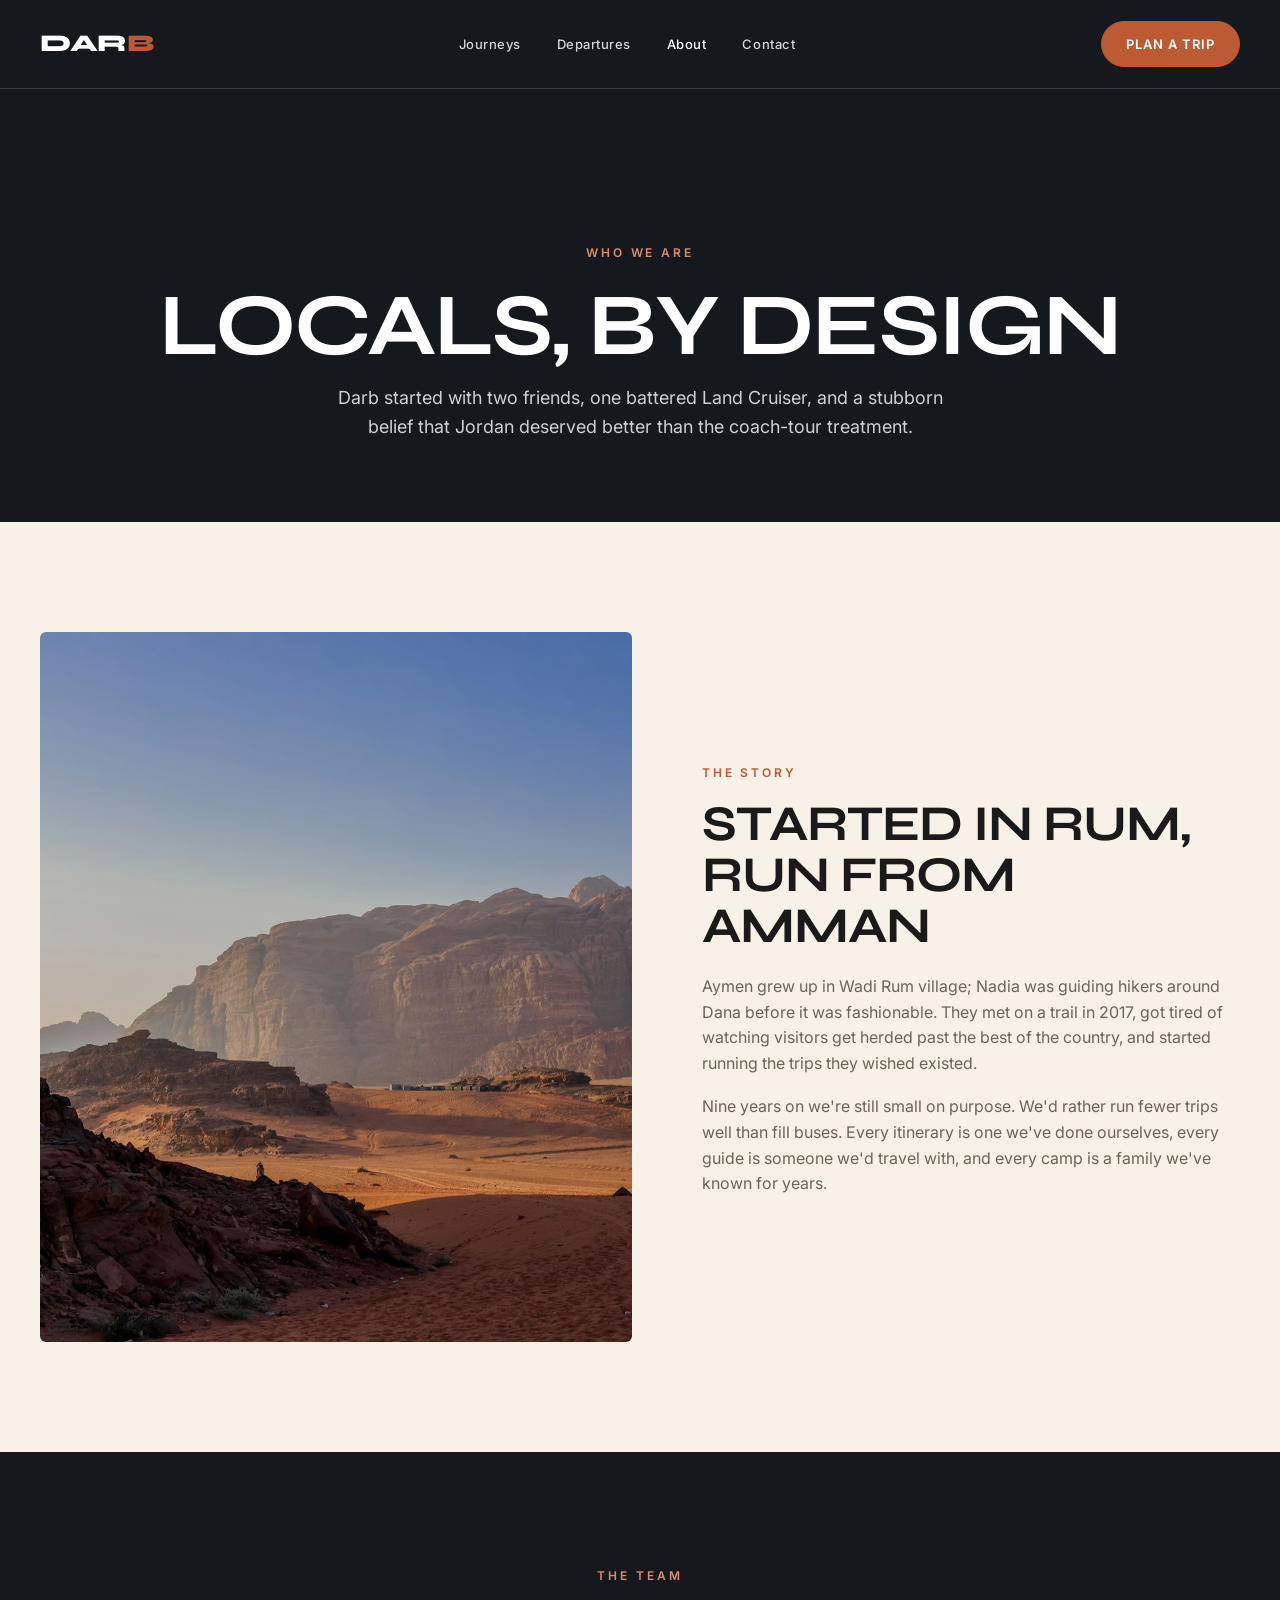
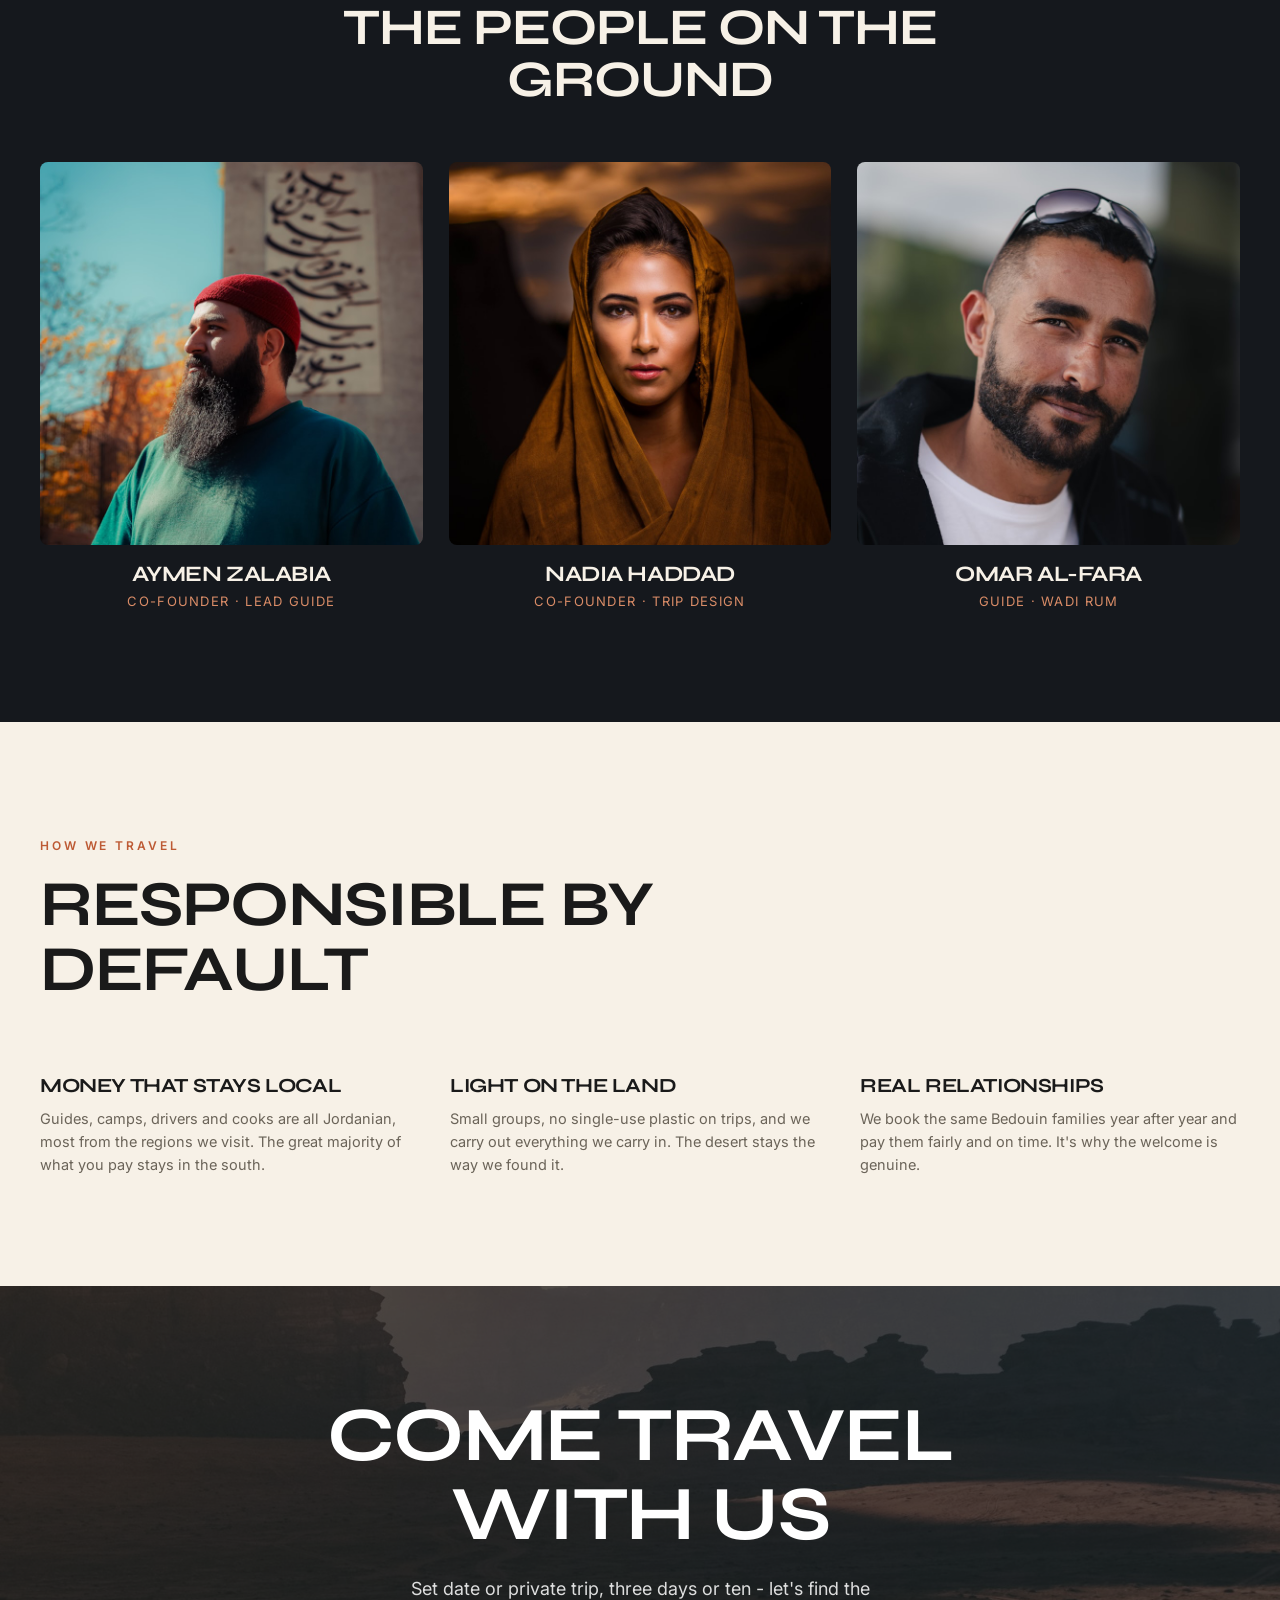
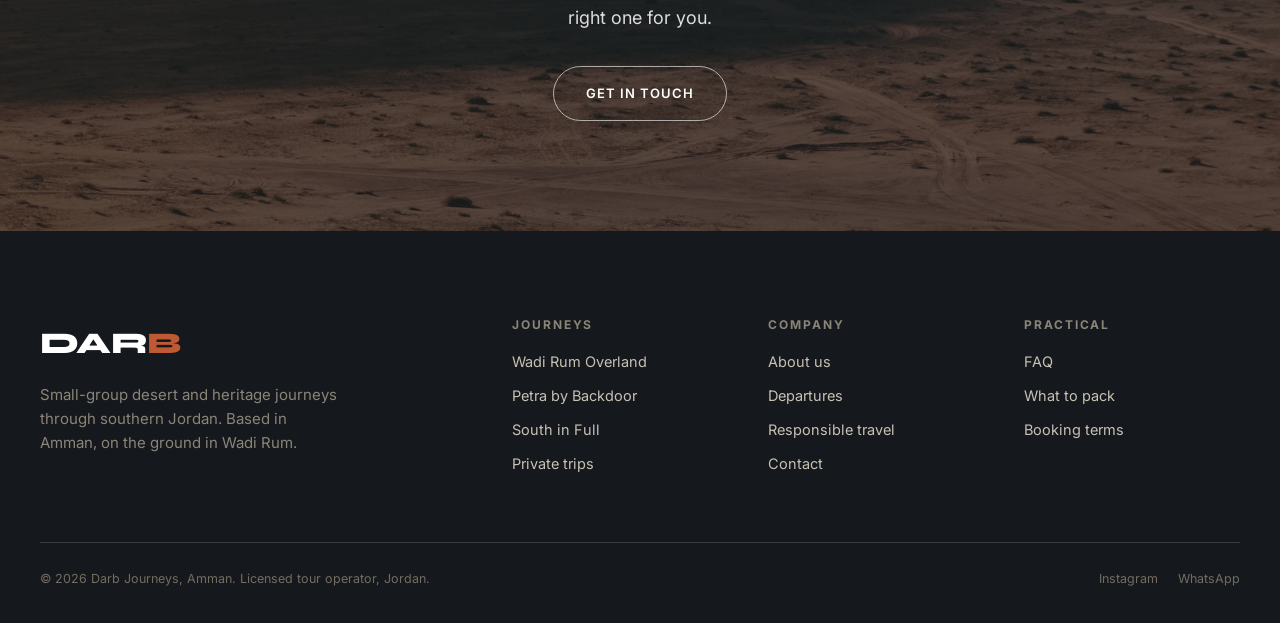
==== commit 1cb81f86: "Rename brand LineEscape -> Darb; use made-up contact details Showcase site, not a live client site y" ====
--- a/about.html
+++ b/about.html
@@ -3,8 +3,8 @@
 <head>
 <meta charset="UTF-8">
 <meta name="viewport" content="width=device-width, initial-scale=1.0">
-<title>About - LineEscape</title>
-<meta name="description" content="LineEscape is a small, locally-run travel company in Jordan. Meet the team and read how we travel.">
+<title>About - Darb</title>
+<meta name="description" content="Darb is a small, locally-run travel company in Jordan. Meet the team and read how we travel.">
 <link rel="icon" href="assets/favicon.svg" type="image/svg+xml">
 <link rel="preconnect" href="https://fonts.googleapis.com">
 <link rel="preconnect" href="https://fonts.gstatic.com" crossorigin>
@@ -15,7 +15,7 @@
 <header class="solid">
   <div class="wrap nav">
     <button class="burger" aria-label="Menu"><span></span><span></span><span></span></button>
-    <a href="index.html" class="brand-word">Line<span>Escape</span></a>
+    <a href="index.html" class="brand-word">Dar<span>b</span></a>
     <nav class="nav-links"><a href="experiences.html">Journeys</a><a href="departures.html">Departures</a><a href="about.html" class="active">About</a><a href="enquire.html">Contact</a></nav>
     <a href="enquire.html" class="btn">Plan a trip</a>
   </div>
@@ -24,7 +24,7 @@
 <div class="page-hero">
   <span class="eyebrow">Who we are</span>
   <h1>Locals, by design</h1>
-  <p>LineEscape started with two friends, one battered Land Cruiser, and a stubborn belief that Jordan deserved better than the coach-tour treatment.</p>
+  <p>Darb started with two friends, one battered Land Cruiser, and a stubborn belief that Jordan deserved better than the coach-tour treatment.</p>
 </div>
 
 <section>
@@ -73,12 +73,12 @@
 <footer>
   <div class="wrap">
     <div class="foot-top">
-      <div class="foot-brand"><span class="brand-word">Line<span style="color:var(--terra)">Escape</span></span><p>Small-group desert and heritage journeys through southern Jordan. Based in Amman, on the ground in Wadi Rum.</p></div>
+      <div class="foot-brand"><span class="brand-word">Dar<span style="color:var(--terra)">b</span></span><p>Small-group desert and heritage journeys through southern Jordan. Based in Amman, on the ground in Wadi Rum.</p></div>
       <div class="foot-col"><h4>Journeys</h4><a href="experiences.html">Wadi Rum Overland</a><a href="experiences.html">Petra by Backdoor</a><a href="experiences.html">South in Full</a><a href="enquire.html">Private trips</a></div>
       <div class="foot-col"><h4>Company</h4><a href="about.html">About us</a><a href="departures.html">Departures</a><a href="about.html">Responsible travel</a><a href="enquire.html">Contact</a></div>
       <div class="foot-col"><h4>Practical</h4><a href="enquire.html">FAQ</a><a href="enquire.html">What to pack</a><a href="enquire.html">Booking terms</a></div>
     </div>
-    <div class="foot-bottom"><span>© <span data-year>2026</span> LineEscape Travel, Amman. Licensed tour operator, Jordan.</span><div class="socials"><a href="https://instagram.com/lineescape.jo" target="_blank" rel="noopener">Instagram</a><a href="https://wa.me/962790124455" target="_blank" rel="noopener">WhatsApp</a></div></div>
+    <div class="foot-bottom"><span>© <span data-year>2026</span> Darb Journeys, Amman. Licensed tour operator, Jordan.</span><div class="socials"><a href="https://instagram.com/darb.journeys" target="_blank" rel="noopener">Instagram</a><a href="https://wa.me/962795550288" target="_blank" rel="noopener">WhatsApp</a></div></div>
   </div>
 </footer>
 <script src="assets/js/main.js"></script>
--- a/assets/css/style.css
+++ b/assets/css/style.css
@@ -1,4 +1,4 @@
-/* LineEscape — desert & heritage journeys. Design system. */
+/* Darb — desert & heritage journeys. Design system. */
 :root{
   --paper:#f7f1e7; --sand:#eaddc8; --dune:#d8c3a2; --night:#15181d; --night-2:#1e232b;
   --terra:#bd5a34; --terra-soft:#d98c67; --ink:#1a1a1a; --muted:#6b6459; --cream:#efe6d6;
